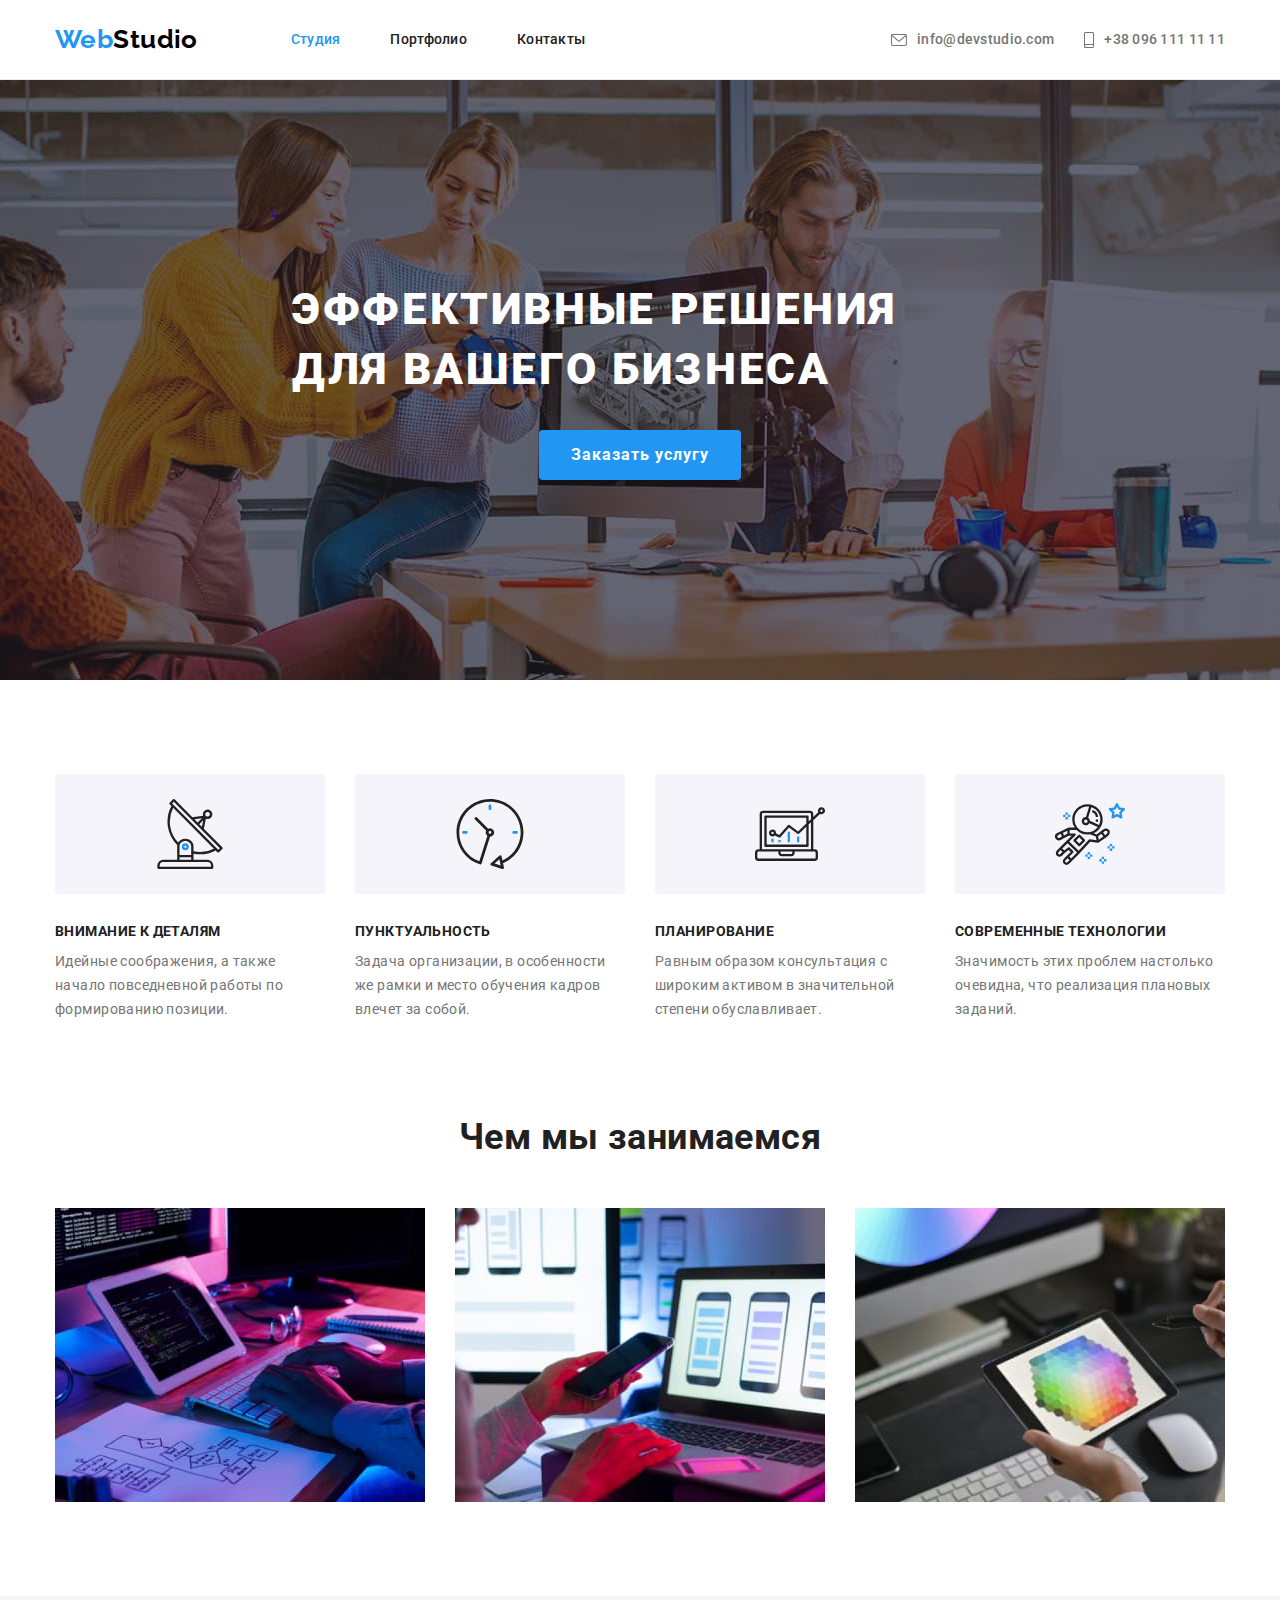
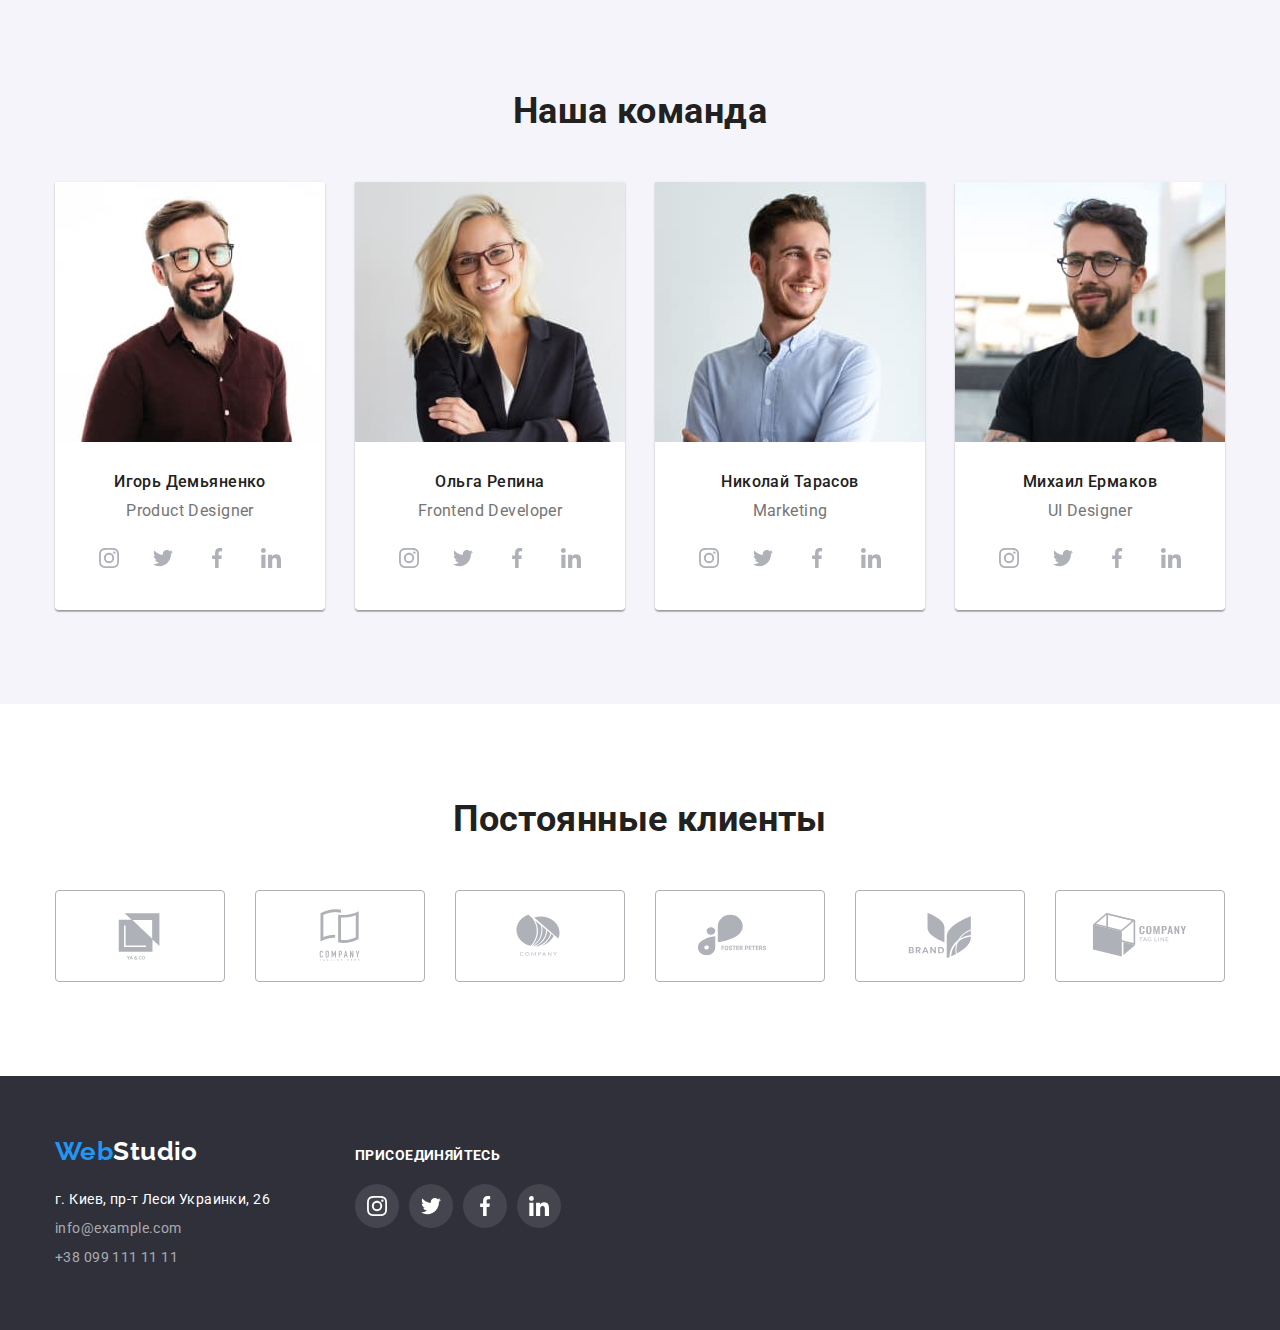
==== index.html @ 2c68f672 "Добавляет файлы предыдущей работы" ====
<!DOCTYPE html>
<html lang="ru">
  <head>
    <meta charset="UTF-8" />
    <!-- <meta http-equiv="X-UA-Compatible" content="IE=edge" /> -->
    <meta name="viewport" content="width=device-width, initial-scale=1.0" />
    <title>Студия</title>
    <link rel="preconnect" href="https://fonts.googleapis.com" />
    <link rel="preconnect" href="https://fonts.gstatic.com" crossorigin />
    <link
      href="https://fonts.googleapis.com/css2?family=Raleway:wght@700&family=Roboto:wght@400;500;700;900&display=swap"
      rel="stylesheet"
    />
    <link
      rel="stylesheet"
      href="https://cdnjs.cloudflare.com/ajax/libs/modern-normalize/1.1.0/modern-normalize.min.css"
    />
    <link rel="stylesheet" href="./css/styles.css" />
  </head>
  <body>
    <!-- Шапка страницы -->
    <header class="page-header">
      <div class="container page-header__inner">
        <!-- Основная навигация -->
        <nav class="page-header__nav">
          <!-- Логотип компании -->
          <a href="./index.html" class="logo" lang="en">
            <span class="logo--accent">Web</span>Studio
          </a>

          <!-- Ссылки на другие страницы -->
          <ul class="site-nav list">
            <li class="site-nav__item">
              <a
                href="./index.html"
                class="site-nav__link site-nav__link--active"
                aria-current="page"
              >
                Студия
              </a>
            </li>
            <li class="site-nav__item">
              <a href="./portfolio.html" class="site-nav__link">Портфолио</a>
            </li>
            <li class="site-nav__item">
              <a href="" class="site-nav__link">Контакты</a>
            </li>
          </ul>
        </nav>

        <!-- Почта и телефон -->
        <ul class="contacts-header list">
          <li class="contacts-header__item">
            <a href="mailto:info@devstudio.com" class="contacts-header__link">
              <svg class="contacts-header__icon" width="16" height="12">
                <use href="./images/icons.svg#envelope"></use>
              </svg>
              info@devstudio.com
            </a>
          </li>
          <li class="contacts-header__item">
            <a href="tel:+380961111111" class="contacts-header__link">
              <svg class="contacts-header__icon" width="10" height="16">
                <use href="./images/icons.svg#smartphone"></use>
              </svg>
              +38 096 111 11 11
            </a>
          </li>
        </ul>

        <!-- <div>
          <a href="mailto:info@devstudio.com">info@devstudio.com</a>
          <a href="tel:+380961111111">+38 096 111 11 11</a>
        </div> -->
      </div>
    </header>

    <!-- Уникальный контент страницы -->
    <main>
      <!-- Блок-герой -->
      <section class="hero">
        <h1 class="hero__title">Эффективные решения для вашего бизнеса</h1>
        <button type="button" class="button">Заказать услугу</button>
      </section>

      <!-- Преимущества -->
      <section class="section section--no-padding-b">
        <div class="container">
          <h2 class="visually-hidden">Преимущества</h2>

          <ul class="features-list list">
            <li class="features-list__item">
              <div class="features-list__thumb">
                <svg class="features-list__icon">
                  <use href="./images/icons.svg#antenna"></use>
                </svg>
              </div>
              <h3 class="features-list__title">Внимание к деталям</h3>
              <p class="features-list__text">
                Идейные соображения, а также начало повседневной работы по
                формированию позиции.
              </p>
            </li>
            <li class="features-list__item">
              <div class="features-list__thumb">
                <svg class="features-list__icon">
                  <use href="./images/icons.svg#clock"></use>
                </svg>
              </div>
              <h3 class="features-list__title">Пунктуальность</h3>
              <p class="features-list__text">
                Задача организации, в особенности же рамки и место обучения
                кадров влечет за собой.
              </p>
            </li>
            <li class="features-list__item">
              <div class="features-list__thumb">
                <svg class="features-list__icon">
                  <use href="./images/icons.svg#diagram"></use>
                </svg>
              </div>
              <h3 class="features-list__title">Планирование</h3>
              <p class="features-list__text">
                Равным образом консультация с широким активом в значительной
                степени обуславливает.
              </p>
            </li>
            <li class="features-list__item">
              <div class="features-list__thumb">
                <svg class="features-list__icon">
                  <use href="./images/icons.svg#astronaut"></use>
                </svg>
              </div>
              <h3 class="features-list__title">Современные технологии</h3>
              <p class="features-list__text">
                Значимость этих проблем настолько очевидна, что реализация
                плановых заданий.
              </p>
            </li>
          </ul>
        </div>
      </section>

      <!-- Чем мы занимаемся -->
      <section class="section">
        <div class="container">
          <h2 class="section__title">Чем мы занимаемся</h2>

          <ul class="gallery-list list">
            <li class="gallery-list__item">
              <img
                src="./images/img-1.jpg"
                alt="Разработчик пишет код"
                width="370"
              /><!-- в идеале указывать height -->
            </li>
            <li class="gallery-list__item">
              <img
                src="./images/img-2.jpg"
                alt="Разработчик создаёт кроссплатформенный сайт"
                width="370"
              />
            </li>
            <li class="gallery-list__item">
              <img
                src="./images/img-3.jpg"
                alt="Разработчик выбирает палитру"
                width="370"
              />
            </li>
          </ul>
        </div>
      </section>

      <!-- Наша команда -->
      <section class="section section--secondary">
        <div class="container">
          <h2 class="section__title">Наша команда</h2>

          <ul class="team-members list">
            <li class="team-members__card">
              <img
                src="./images/photo-1.jpg"
                alt="Фото Игоря Демьяненко"
                width="270"
              />
              <div class="team-members__worker">
                <h3 class="team-members__name">Игорь Демьяненко</h3>
                <p class="team-members__position" lang="en">Product Designer</p>

                <!-- Социальные сети -->
                <ul class="social-networks list">
                  <li class="social-networks__item">
                    <a
                      href=""
                      class="social-networks__link"
                      aria-label="Ссылка на Instagram"
                    >
                      <svg class="social-networks__icon">
                        <use href="./images/icons.svg#instagram"></use>
                      </svg>
                    </a>
                  </li>
                  <li class="social-networks__item">
                    <a
                      href=""
                      class="social-networks__link"
                      aria-label="Ссылка на Twitter"
                    >
                      <svg class="social-networks__icon">
                        <use href="./images/icons.svg#twitter"></use>
                      </svg>
                    </a>
                  </li>
                  <li class="social-networks__item">
                    <a
                      href=""
                      class="social-networks__link"
                      aria-label="Ссылка на Facebook"
                    >
                      <svg class="social-networks__icon">
                        <use href="./images/icons.svg#facebook"></use>
                      </svg>
                    </a>
                  </li>
                  <li class="social-networks__item">
                    <a
                      href=""
                      class="social-networks__link"
                      aria-label="Ссылка на LinkedIn"
                    >
                      <svg class="social-networks__icon">
                        <use href="./images/icons.svg#linkedin"></use>
                      </svg>
                    </a>
                  </li>
                </ul>
              </div>
            </li>
            <li class="team-members__card">
              <img
                src="./images/photo-2.jpg"
                alt="Фото Ольги Репиной"
                width="270"
              />
              <div class="team-members__worker">
                <h3 class="team-members__name">Ольга Репина</h3>
                <p class="team-members__position" lang="en">
                  Frontend Developer
                </p>

                <!-- Социальные сети -->
                <ul class="social-networks list">
                  <li class="social-networks__item">
                    <a
                      href=""
                      class="social-networks__link"
                      aria-label="Ссылка на Instagram"
                    >
                      <svg class="social-networks__icon">
                        <use href="./images/icons.svg#instagram"></use>
                      </svg>
                    </a>
                  </li>
                  <li class="social-networks__item">
                    <a
                      href=""
                      class="social-networks__link"
                      aria-label="Ссылка на Twitter"
                    >
                      <svg class="social-networks__icon">
                        <use href="./images/icons.svg#twitter"></use>
                      </svg>
                    </a>
                  </li>
                  <li class="social-networks__item">
                    <a
                      href=""
                      class="social-networks__link"
                      aria-label="Ссылка на Facebook"
                    >
                      <svg class="social-networks__icon">
                        <use href="./images/icons.svg#facebook"></use>
                      </svg>
                    </a>
                  </li>
                  <li class="social-networks__item">
                    <a
                      href=""
                      class="social-networks__link"
                      aria-label="Ссылка на LinkedIn"
                    >
                      <svg class="social-networks__icon">
                        <use href="./images/icons.svg#linkedin"></use>
                      </svg>
                    </a>
                  </li>
                </ul>
              </div>
            </li>
            <li class="team-members__card">
              <img
                src="./images/photo-3.jpg"
                alt="Фото Николая Тарасова"
                width="270"
              />
              <div class="team-members__worker">
                <h3 class="team-members__name">Николай Тарасов</h3>
                <p class="team-members__position" lang="en">Marketing</p>

                <!-- Социальные сети -->
                <ul class="social-networks list">
                  <li class="social-networks__item">
                    <a
                      href=""
                      class="social-networks__link"
                      aria-label="Ссылка на Instagram"
                    >
                      <svg class="social-networks__icon">
                        <use href="./images/icons.svg#instagram"></use>
                      </svg>
                    </a>
                  </li>
                  <li class="social-networks__item">
                    <a
                      href=""
                      class="social-networks__link"
                      aria-label="Ссылка на Twitter"
                    >
                      <svg class="social-networks__icon">
                        <use href="./images/icons.svg#twitter"></use>
                      </svg>
                    </a>
                  </li>
                  <li class="social-networks__item">
                    <a
                      href=""
                      class="social-networks__link"
                      aria-label="Ссылка на Facebook"
                    >
                      <svg class="social-networks__icon">
                        <use href="./images/icons.svg#facebook"></use>
                      </svg>
                    </a>
                  </li>
                  <li class="social-networks__item">
                    <a
                      href=""
                      class="social-networks__link"
                      aria-label="Ссылка на LinkedIn"
                    >
                      <svg class="social-networks__icon">
                        <use href="./images/icons.svg#linkedin"></use>
                      </svg>
                    </a>
                  </li>
                </ul>
              </div>
            </li>
            <li class="team-members__card">
              <img
                src="./images/photo-4.jpg"
                alt="Фото Михаила Ермакова"
                width="270"
              />
              <div class="team-members__worker">
                <h3 class="team-members__name">Михаил Ермаков</h3>
                <p class="team-members__position" lang="en">UI Designer</p>

                <!-- Социальные сети -->
                <ul class="social-networks list">
                  <li class="social-networks__item">
                    <a
                      href=""
                      class="social-networks__link"
                      aria-label="Ссылка на Instagram"
                    >
                      <svg class="social-networks__icon">
                        <use href="./images/icons.svg#instagram"></use>
                      </svg>
                    </a>
                  </li>
                  <li class="social-networks__item">
                    <a
                      href=""
                      class="social-networks__link"
                      aria-label="Ссылка на Twitter"
                    >
                      <svg class="social-networks__icon">
                        <use href="./images/icons.svg#twitter"></use>
                      </svg>
                    </a>
                  </li>
                  <li class="social-networks__item">
                    <a
                      href=""
                      class="social-networks__link"
                      aria-label="Ссылка на Facebook"
                    >
                      <svg class="social-networks__icon">
                        <use href="./images/icons.svg#facebook"></use>
                      </svg>
                    </a>
                  </li>
                  <li class="social-networks__item">
                    <a
                      href=""
                      class="social-networks__link"
                      aria-label="Ссылка на LinkedIn"
                    >
                      <svg class="social-networks__icon">
                        <use href="./images/icons.svg#linkedin"></use>
                      </svg>
                    </a>
                  </li>
                </ul>
              </div>
            </li>
          </ul>
        </div>
      </section>

      <!-- Постоянные клиенты -->
      <section class="section">
        <div class="container">
          <h2 class="section__title">Постоянные клиенты</h2>

          <ul class="clients-list list">
            <li class="clients-list__item">
              <a
                href=""
                class="clients-list__link"
                aria-label="Ссылка на первого клиента"
              >
                <svg class="clients-list__icon">
                  <use href="./images/icons.svg#client-1"></use>
                </svg>
              </a>
            </li>
            <li class="clients-list__item">
              <a
                href=""
                class="clients-list__link"
                aria-label="Ссылка на второго клиента"
              >
                <svg class="clients-list__icon">
                  <use href="./images/icons.svg#client-2"></use>
                </svg>
              </a>
            </li>
            <li class="clients-list__item">
              <a
                href=""
                class="clients-list__link"
                aria-label="Ссылка на третьего клиента"
              >
                <svg class="clients-list__icon">
                  <use href="./images/icons.svg#client-3"></use>
                </svg>
              </a>
            </li>
            <li class="clients-list__item">
              <a
                href=""
                class="clients-list__link"
                aria-label="Ссылка на четвёртого клиента"
              >
                <svg class="clients-list__icon">
                  <use href="./images/icons.svg#client-4"></use>
                </svg>
              </a>
            </li>
            <li class="clients-list__item">
              <a
                href=""
                class="clients-list__link"
                aria-label="Ссылка на пятого клиента"
              >
                <svg class="clients-list__icon">
                  <use href="./images/icons.svg#client-5"></use>
                </svg>
              </a>
            </li>
            <li class="clients-list__item">
              <a
                href=""
                class="clients-list__link"
                aria-label="Ссылка на шестого клиента"
              >
                <svg class="clients-list__icon">
                  <use href="./images/icons.svg#client-6"></use>
                </svg>
              </a>
            </li>
          </ul>
        </div>
      </section>
    </main>

    <!-- Подвал страницы -->
    <footer class="page-footer">
      <div class="container page-footer__inner">
        <div>
          <!-- Логотип компании -->
          <a href="./index.html" class="logo page-footer__logo" lang="en">
            <span class="logo--accent">Web</span>Studio
          </a>

          <!-- Контактные данные -->
          <address class="footer-address">
            <!-- Адрес -->
            г. Киев, пр-т Леси Украинки, 26

            <!-- Почта и телефон -->
            <ul class="footer-address__list list">
              <li class="footer-address__item">
                <a href="mailto:info@example.com" class="footer-address__link">
                  info@example.com
                </a>
              </li>
              <li class="footer-address__item">
                <a href="tel:+380991111111" class="footer-address__link"
                  >+38 099 111 11 11</a
                >
              </li>
            </ul>
          </address>

          <!-- <address>
            г. Киев, пр-т Леси Украинки, 26 <br />
            <a href="mailto:info@example.com">info@example.com</a> <br />
            <a href="tel:+380991111111">+38 099 111 11 11</a>
          </address> -->
        </div>

        <div class="page-footer__social">
          <b class="page-footer__text">Присоединяйтесь</b>

          <!-- Социальные сети -->
          <ul class="social-networks list">
            <li class="social-networks__item">
              <a
                href=""
                class="social-networks__link social-networks__link--theme-dark"
                aria-label="Ссылка на Instagram"
              >
                <svg class="social-networks__icon">
                  <use href="./images/icons.svg#instagram"></use>
                </svg>
              </a>
            </li>
            <li class="social-networks__item">
              <a
                href=""
                class="social-networks__link social-networks__link--theme-dark"
                aria-label="Ссылка на Twitter"
              >
                <svg class="social-networks__icon">
                  <use href="./images/icons.svg#twitter"></use>
                </svg>
              </a>
            </li>
            <li class="social-networks__item">
              <a
                href=""
                class="social-networks__link social-networks__link--theme-dark"
                aria-label="Ссылка на Facebook"
              >
                <svg class="social-networks__icon">
                  <use href="./images/icons.svg#facebook"></use>
                </svg>
              </a>
            </li>
            <li class="social-networks__item">
              <a
                href=""
                class="social-networks__link social-networks__link--theme-dark"
                aria-label="Ссылка на LinkedIn"
              >
                <svg class="social-networks__icon">
                  <use href="./images/icons.svg#linkedin"></use>
                </svg>
              </a>
            </li>
          </ul>
        </div>
      </div>
    </footer>
  </body>
</html>
---- css/styles.css ----
:root {
  --primary-text-color: #757575;
  --title-text-color: #212121;
  --accent-color: #2196f3;
  --button-hover-color: #188ce8;
  --primary-white-color: #ffffff;
  --secondary-bg-color: #f5f4fa;
  --logo-black-color: #000000;
  --header-border-color: #ececec;
  --border-color: #eeeeee;
  --hero-bg-color: #c4c4c4;
  --hero-gradient-color: rgba(47, 48, 58, 0.4);
  --icon-link-color: #afb1b8;
  --footer-bg-color: #2f303a;
  --footer-contact-color: rgba(255, 255, 255, 0.6);
  --footer-link-bg-color: rgba(255, 255, 255, 0.1);
  --primary-box-shadow: 0 4px 4px rgba(0, 0, 0, 0.15);
  --secondary-box-shadow: 0 1px 3px rgba(0, 0, 0, 0.12),
    0 1px 1px rgba(0, 0, 0, 0.14), 0 2px 1px rgba(0, 0, 0, 0.2);
  --filter-button-shadow: 0 3px 1px rgba(0, 0, 0, 0.1),
    0 1px 2px rgba(0, 0, 0, 0.08), 0 2px 2px rgba(0, 0, 0, 0.12);
  --work-card-shadow: 0 1px 1px rgba(0, 0, 0, 0.12),
    0 4px 4px rgba(0, 0, 0, 0.06), 1px 4px 6px rgba(0, 0, 0, 0.16);
}

body {
  background-color: var(--primary-white-color);
  color: var(--primary-text-color);

  font-family: 'Roboto', sans-serif;
  letter-spacing: 0.03em;
  font-size: 14px;
  line-height: 1.71;
}

/* ul {
  padding: 0;
  margin: 0;
  list-style: none;
} */

/* h1,
h2,
h3,
h4,
h5,
h6 {
  color: #212121;
} */

/* h1,
h2,
h3,
h4,
h5,
h6,
p {
  margin-top: 0;
  margin-bottom: 0;
} */

img {
  display: block;
  max-width: 100%;
  height: auto;
}

/* Утилиты */

.list {
  padding: 0;
  margin: 0;
  list-style: none;
} /* можно сделать для ссылок (.link) */

.visually-hidden {
  position: absolute;
  width: 1px;
  height: 1px;
  margin: -1px;
  border: 0;
  padding: 0;
  clip: rect(0 0 0 0);
  overflow: hidden;
}

/* Container */

.container {
  width: 1200px;
  padding-left: 15px;
  padding-right: 15px;
  margin-left: auto;
  margin-right: auto;
}

/* Logo */

.logo {
  color: var(--logo-black-color);
  font-family: 'Raleway', sans-serif;

  font-size: 26px;
  font-weight: 700;
  line-height: 1.19;
  text-decoration: none;
}

.logo--accent {
  color: var(--accent-color);
}

/* Page header */

.page-header {
  border-bottom: 1px solid var(--header-border-color);
}

.page-header__inner {
  display: flex;
}

.page-header__nav {
  display: flex;
  align-items: center;
}

/* Site nav и Contacts header */

.site-nav {
  display: flex;
  margin-left: 93px;
}

.site-nav__item:not(:last-child) {
  margin-right: 50px;
}

.site-nav__link {
  color: var(--title-text-color);
}

.contacts-header {
  display: flex;
  margin-left: auto;
}

.contacts-header__item:not(:last-child) {
  margin-right: 30px;
}

.contacts-header__link {
  align-items: center;
  color: inherit;
}

.contacts-header__icon {
  margin-right: 10px;
  fill: currentColor;
}

.site-nav__link,
.contacts-header__link {
  /* display: inline-block; */
  /* display: block; */
  display: inline-flex;
  padding-top: 32px;
  padding-bottom: 31px;

  font-weight: 500;
  line-height: 1.14;
  letter-spacing: 0.02em;
  text-decoration: none;
}

.site-nav__link:hover,
.site-nav__link:focus,
.site-nav__link--active,
.contacts-header__link:hover,
.contacts-header__link:focus {
  color: var(--accent-color);
}

/* Hero */

.hero {
  display: flex;
  flex-direction: column;
  justify-content: center;
  align-items: center;
  max-width: 1600px;
  height: 600px;
  margin-left: auto;
  margin-right: auto;
  /* padding-top: 200px;
  padding-bottom: 200px; */

  background-color: var(--hero-bg-color);
  /* если картинка не загрузится */
  background-image: linear-gradient(
      var(--hero-gradient-color),
      var(--hero-gradient-color)
    ),
    url('../images/hero-bg.jpg');
  background-repeat: no-repeat;
  background-position: center;
  background-size: cover;
  /* text-align: center; */
}

.hero__title {
  /* margin-left: auto;
  margin-right: auto; */
  width: 696px;
  margin-top: 0;
  margin-bottom: 30px;

  color: var(--primary-white-color);
  font-weight: 900;
  font-size: 44px;
  line-height: 1.36;
  letter-spacing: 0.06em;
  text-transform: uppercase;
}

/* Button */

.button {
  border: 0;
  border-radius: 4px;
  box-shadow: var(--primary-box-shadow);
  padding: 10px 32px;
  min-width: 200px;

  color: var(--primary-white-color);
  background-color: var(--accent-color);
  cursor: pointer;

  font-weight: 700;
  font-size: 16px;
  line-height: 1.88;
  letter-spacing: 0.06em;
}

.button:hover,
.button:focus {
  background-color: var(--button-hover-color);
}

/* Section */

.section {
  padding-top: 94px;
  padding-bottom: 94px;
}

.section--no-padding-b {
  padding-bottom: 0;
}

.section--secondary {
  background-color: var(--secondary-bg-color);
}

.section__title {
  margin-top: 0;
  margin-bottom: 50px;

  color: var(--title-text-color);

  font-size: 36px;
  line-height: 1.17;
  text-align: center;
}

/* Стили для index.html */

/* Features */

.features-list {
  display: flex;
}

.features-list__item {
  width: calc((100% - 90px) / 4);
  margin-right: 30px;
}

.features-list__item:last-child {
  margin-right: 0;
}

.features-list__thumb {
  display: flex;
  justify-content: center;
  align-items: center;
  height: 120px;
  margin-bottom: 30px;

  border-radius: 4px;
  background-color: var(--secondary-bg-color);
}

.features-list__icon {
  width: 70px;
  height: 70px;
}

/* Альтернатива без дополнительного блока */
/* .features-list__icon {
  width: 100%;
  height: 120px;
  padding-top: 25px;
  padding-bottom: 25px;
  margin-bottom: 30px;

  border-radius: 4px;
  background-color: var(--secondary-bg-color);
} */

.features-list__title {
  margin-top: 0;
  margin-bottom: 10px;
  color: var(--title-text-color);

  font-size: 14px;
  line-height: 1.14;
  text-transform: uppercase;
}

.features-list__text {
  margin-top: 0;
  margin-bottom: 0;
}

/* Gallery */

.gallery-list {
  display: flex;
  justify-content: space-between;
}

.gallery-list__item {
  width: calc((100% - 60px) / 3);
}

/* Team */

.team-members {
  display: flex;
  margin: -15px;
}

.team-members__card {
  width: calc(100% / 4 - 30px);
  margin: 15px;

  box-shadow: var(--secondary-box-shadow);
  border-bottom-right-radius: 4px;
  border-bottom-left-radius: 4px;
  overflow: hidden;
}

.team-members__worker {
  padding: 30px 24px;
  text-align: center;
  background-color: var(--primary-white-color);
}

.team-members__name {
  margin-bottom: 10px;
  color: var(--title-text-color);
  font-weight: 500;
}

.team-members__position {
  margin-bottom: 16px;
}

.team-members__name,
.team-members__position {
  margin-top: 0;
  font-size: 16px;
  line-height: 1.19;
}

/* Social networks */

.social-networks {
  display: inline-flex;
}

.social-networks__item:not(:last-child) {
  margin-right: 10px;
}

.social-networks__link {
  display: flex;
  justify-content: center;
  align-items: center;
  width: 44px;
  height: 44px;

  color: var(--icon-link-color);
  border-radius: 50%;
}

.social-networks__link--theme-dark {
  color: var(--primary-white-color);
  background-color: var(--footer-link-bg-color);
}

.social-networks__link:hover,
.social-networks__link:focus {
  color: var(--primary-white-color);
  background-color: var(--accent-color);
}

.social-networks__icon {
  width: 20px;
  height: 20px;
  fill: currentColor;
}

/* Clients */

.clients-list {
  display: flex;
  margin: -15px;
}

.clients-list__item {
  margin: 15px;
}

.clients-list__link {
  display: flex;
  justify-content: center;
  align-items: center;
  width: 170px;
  height: 92px;

  color: var(--icon-link-color);
  border: 1px solid var(--icon-link-color);
  border-radius: 4px;
}

.clients-list__link:hover,
.clients-list__link:focus {
  color: var(--accent-color);
  border-color: var(--accent-color);
}

.clients-list__icon {
  width: 106px;
  height: 60px;
  fill: currentColor;
}

/* Page footer */

.page-footer {
  padding-top: 60px;
  padding-bottom: 60px;
  background-color: var(--footer-bg-color);
}

.page-footer__logo {
  color: var(--primary-white-color);
}

.page-footer__inner {
  display: flex;
  align-items: baseline;
}

.page-footer__social {
  margin-left: 85px;
}

.page-footer__text {
  display: block;
  margin-bottom: 20px;
  color: var(--primary-white-color);

  line-height: 1.14;
  text-transform: uppercase;
}

/* Footer address */

.footer-address {
  margin-top: 20px;
  color: var(--primary-white-color);
  font-style: normal;
}

.footer-address__list {
  margin-top: 5px;
}

.footer-address__item:not(:first-child) {
  margin-top: 5px;
}

.footer-address__link {
  color: var(--footer-contact-color);
  text-decoration: none;
}

.footer-address__link:hover,
.footer-address__link:focus {
  color: var(--accent-color);
}

/* Стили для portfolio.html */

/* Filter */

.filter {
  display: flex;
  justify-content: center;
  margin-bottom: 50px;
}

.filter__item:not(:last-child) {
  margin-right: 8px;
}

.filter__button {
  border: 0;
  border-radius: 4px;
  padding: 6px 22px;
  min-width: 73px;

  color: var(--title-text-color);
  background-color: var(--secondary-bg-color);
  cursor: pointer;

  font-weight: 500;
  font-size: 16px;
  line-height: 1.63;
  letter-spacing: 0.03em;
}

.filter__button:hover,
.filter__button:focus,
.filter__button--active {
  color: var(--primary-white-color);
  background-color: var(--accent-color);
  box-shadow: var(--filter-button-shadow);
}

/* Works */

.works-list {
  display: flex;
  flex-wrap: wrap;
  margin: -15px;
}

.works-list__card {
  width: 370px;
  margin: 15px;
  /* margin-right: 30px;
  margin-bottom: 30px; */
}

/* .works-list > .card:nth-child(3n) {
  margin-right: 0;
}

.works-list > .card:nth-last-child(-n + 3) {
  margin-bottom: 0;
} */

/* Альтернатива */
/* .works-list > .card:not(:nth-child(3n)) {
  margin-right: 30px;
}

.works-list > .card:not(:nth-last-child(-n + 3)) {
  margin-bottom: 30px;
} */

.works-list__link {
  display: block;

  color: inherit;
  text-decoration: none;
}

.works-list__link:hover,
.works-list__link:focus {
  box-shadow: var(--work-card-shadow);
}

.works-list__content {
  padding: 20px 24px;
  border: 1px solid var(--border-color);
  border-top: none;
}

.works-list__title {
  margin-top: 0;
  margin-bottom: 4px;

  color: var(--title-text-color);

  font-size: 18px;
  line-height: 2;
  letter-spacing: 0.06em;
}

.works-list__type {
  margin-top: 0;
  margin-bottom: 0;
  font-size: 16px;
  line-height: 1.88;
}
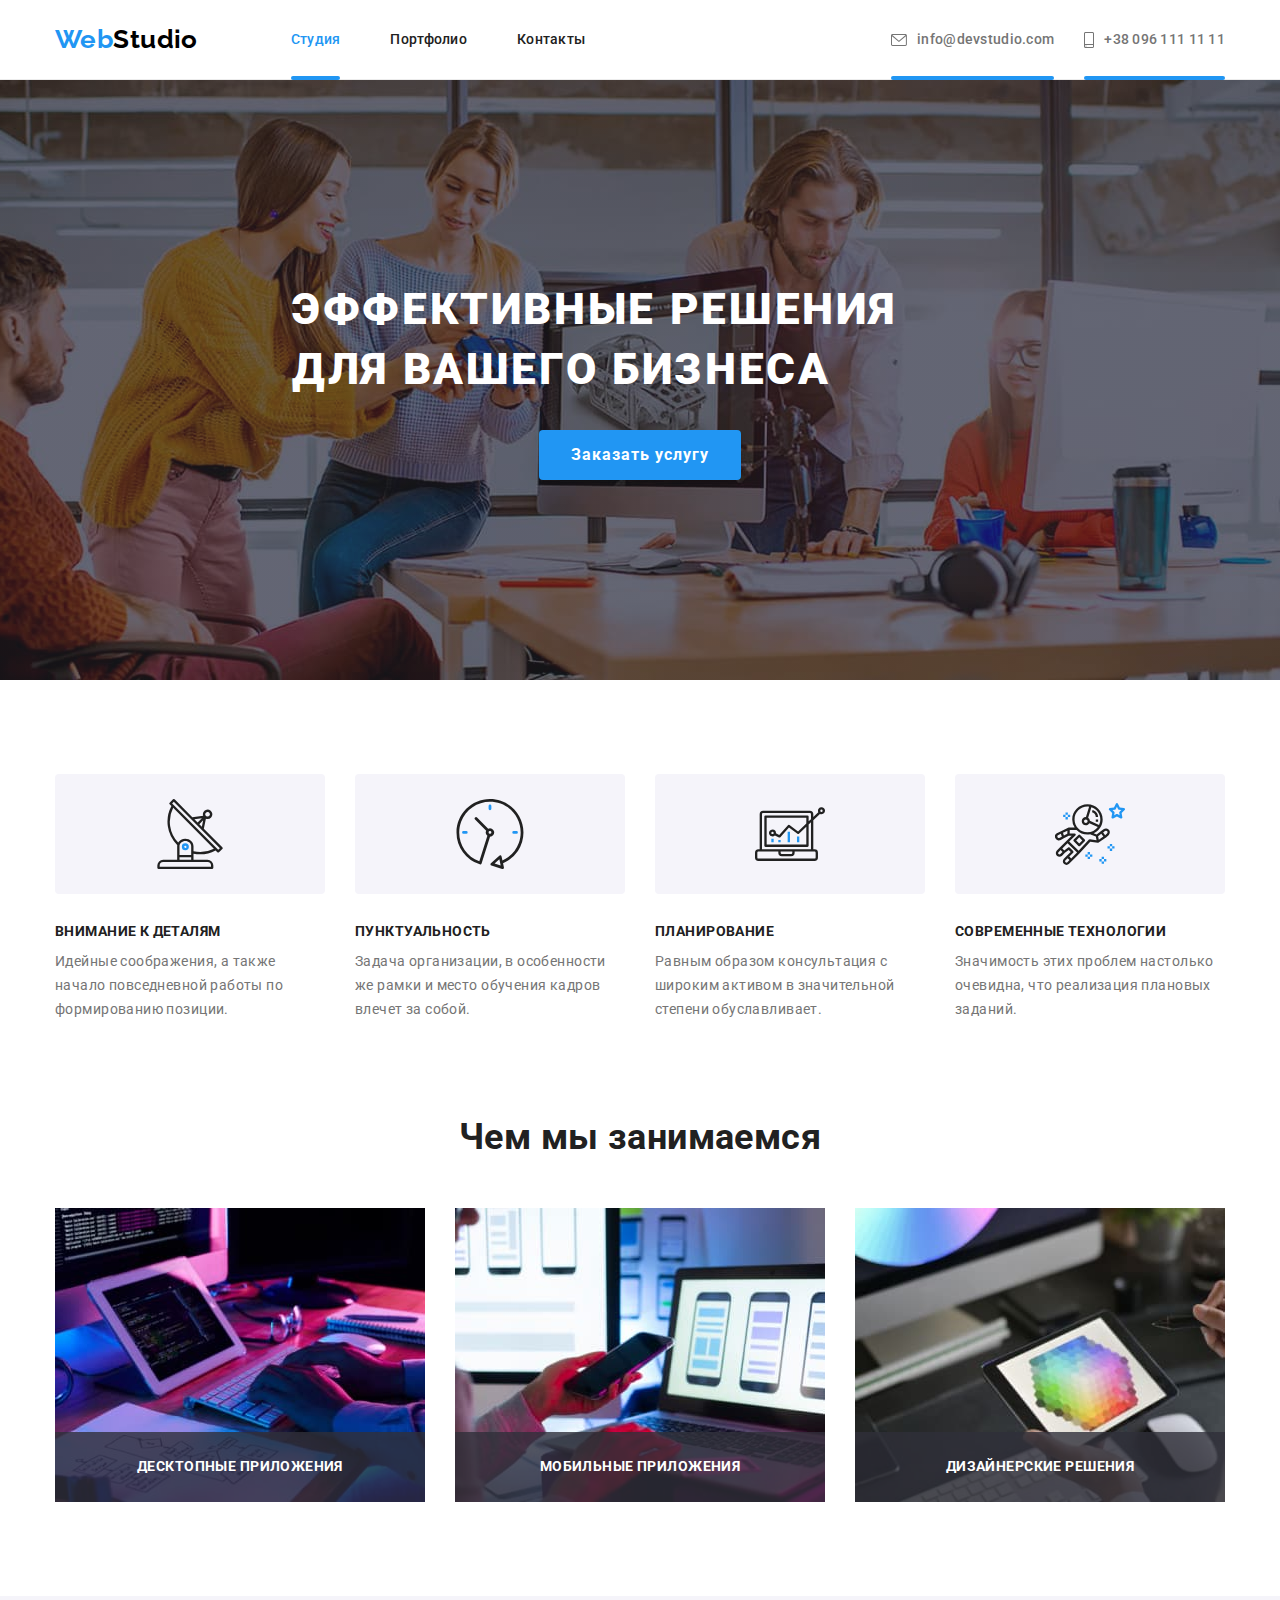
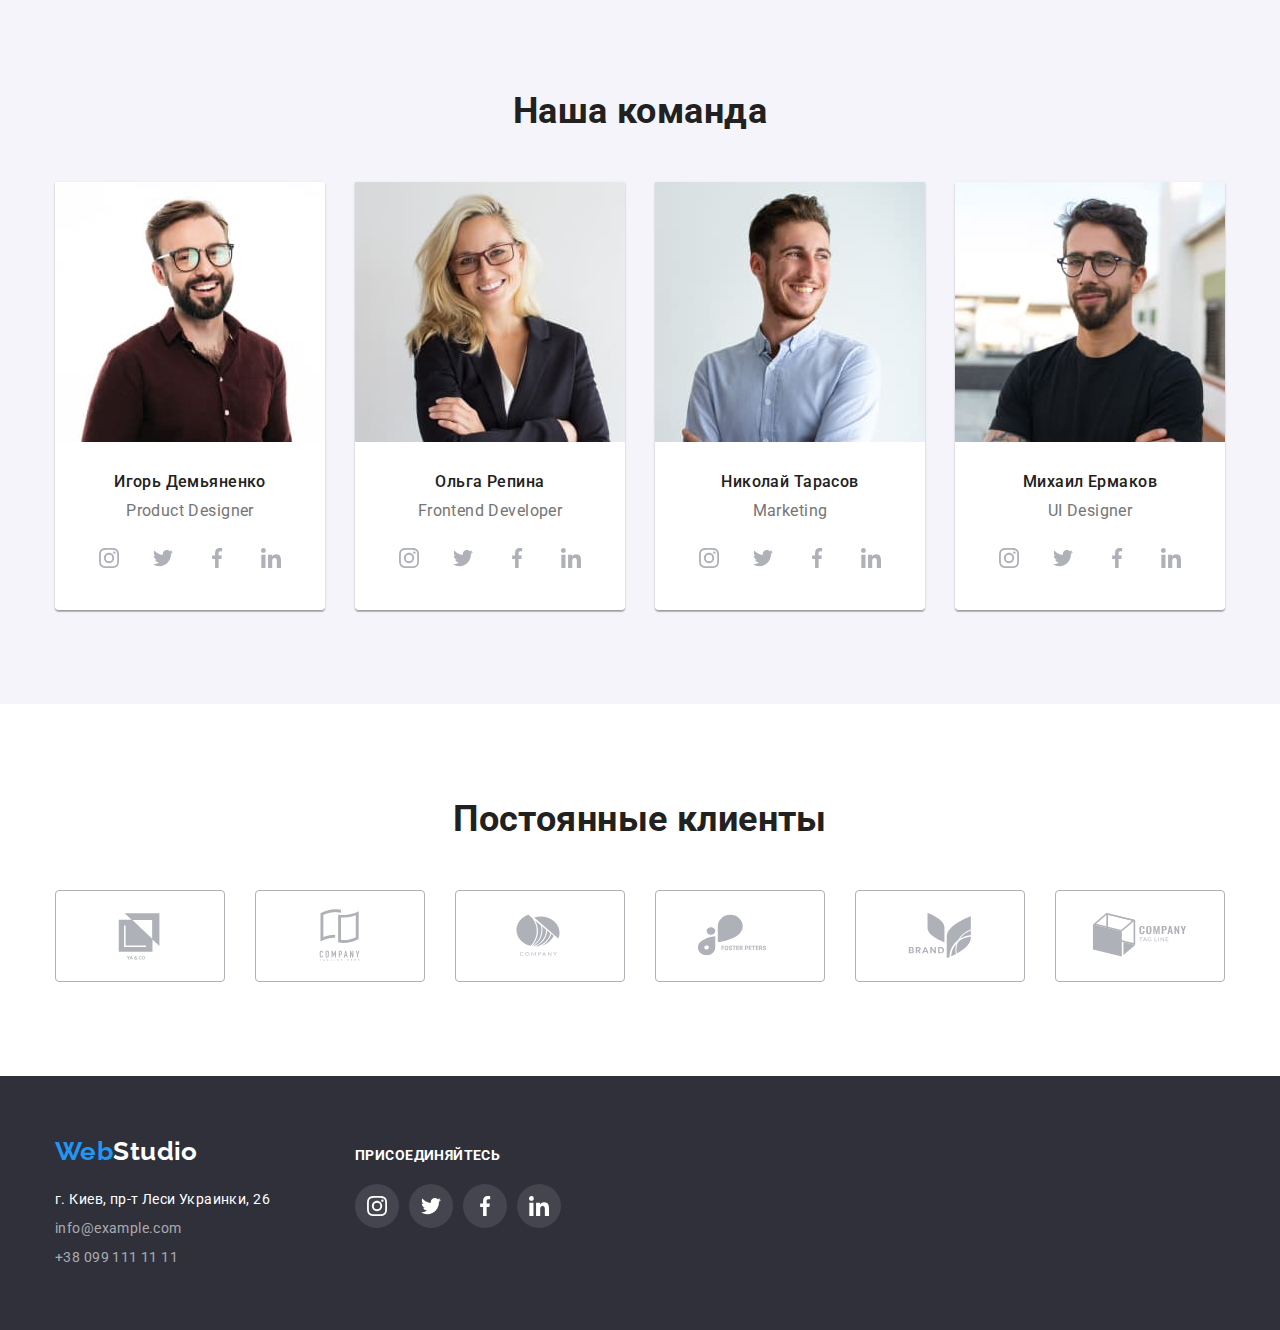
==== commit 832e10a9: "Добавляет позиционированные элементы" ====
--- a/index.html
+++ b/index.html
@@ -80,7 +80,9 @@
       <!-- Блок-герой -->
       <section class="hero">
         <h1 class="hero__title">Эффективные решения для вашего бизнеса</h1>
-        <button type="button" class="button">Заказать услугу</button>
+        <button type="button" class="button" data-modal-open>
+          Заказать услугу
+        </button>
       </section>
 
       <!-- Преимущества -->
@@ -153,6 +155,9 @@
                 alt="Разработчик пишет код"
                 width="370"
               /><!-- в идеале указывать height -->
+              <div class="gallery-list__overlay">
+                <h3 class="gallery-list__title">Десктопные приложения</h3>
+              </div>
             </li>
             <li class="gallery-list__item">
               <img
@@ -160,6 +165,9 @@
                 alt="Разработчик создаёт кроссплатформенный сайт"
                 width="370"
               />
+              <div class="gallery-list__overlay">
+                <h3 class="gallery-list__title">Мобильные приложения</h3>
+              </div>
             </li>
             <li class="gallery-list__item">
               <img
@@ -167,6 +175,9 @@
                 alt="Разработчик выбирает палитру"
                 width="370"
               />
+              <div class="gallery-list__overlay">
+                <h3 class="gallery-list__title">Дизайнерские решения</h3>
+              </div>
             </li>
           </ul>
         </div>
@@ -586,5 +597,19 @@
         </div>
       </div>
     </footer>
+
+    <!-- Модальное окно -->
+    <div class="backdrop backdrop--hidden" data-modal>
+      <div class="modal">
+        <button type="button" class="close" data-modal-close>
+          <svg class="close__icon" width="18" height="18">
+            <use href="./images/icons.svg#close"></use>
+          </svg>
+        </button>
+      </div>
+    </div>
+
+    <!-- Скрипт для модального окна -->
+    <script src="./js/modal.js"></script>
   </body>
 </html>
--- a/css/styles.css
+++ b/css/styles.css
@@ -10,10 +10,14 @@
   --border-color: #eeeeee;
   --hero-bg-color: #c4c4c4;
   --hero-gradient-color: rgba(47, 48, 58, 0.4);
+  --gallery-overlay-color: rgba(47, 48, 58, 0.8);
   --icon-link-color: #afb1b8;
   --footer-bg-color: #2f303a;
   --footer-contact-color: rgba(255, 255, 255, 0.6);
   --footer-link-bg-color: rgba(255, 255, 255, 0.1);
+  --backdrop-bg-color: rgba(0, 0, 0, 0.2);
+  --close-border-color: rgba(0, 0, 0, 0.1);
+  --works-overlay-color: rgba(33, 150, 243, 0.9);
   --primary-box-shadow: 0 4px 4px rgba(0, 0, 0, 0.15);
   --secondary-box-shadow: 0 1px 3px rgba(0, 0, 0, 0.12),
     0 1px 1px rgba(0, 0, 0, 0.14), 0 2px 1px rgba(0, 0, 0, 0.2);
@@ -179,6 +183,25 @@
 .contacts-header__link:hover,
 .contacts-header__link:focus {
   color: var(--accent-color);
+}
+
+.site-nav__link--active,
+.contacts-header__link {
+  position: relative;
+}
+
+.site-nav__link--active::after,
+.contacts-header__link::after {
+  display: block;
+  content: '';
+
+  position: absolute;
+  left: 0;
+  bottom: -1px;
+  width: 100%;
+  height: 4px;
+  background-color: var(--accent-color);
+  border-radius: 2px;
 }
 
 /* Hero */
@@ -341,8 +364,49 @@
 }
 
 .gallery-list__item {
+  position: relative;
   width: calc((100% - 60px) / 3);
 }
+
+.gallery-list__overlay {
+  position: absolute;
+  left: 0;
+  bottom: 0;
+
+  width: 100%;
+  padding: 27px 24px;
+  background-color: var(--gallery-overlay-color);
+}
+
+.gallery-list__title {
+  margin-top: 0;
+  margin-bottom: 0;
+  color: var(--primary-white-color);
+
+  font-size: 14px;
+  line-height: 1.14;
+  text-transform: uppercase;
+  text-align: center;
+}
+
+/* Альтернатива без дополнительного блока */
+/* .gallery-list__title {
+  position: absolute;
+  left: 0;
+  bottom: 0;
+  width: 100%;
+  margin-top: 0;
+  margin-bottom: 0;
+  padding: 27px 24px;
+
+  color: var(--primary-white-color);
+  background-color: var(--gallery-overlay-color);
+
+  font-size: 14px;
+  line-height: 1.14;
+  text-transform: uppercase;
+  text-align: center;
+} */
 
 /* Team */
 
@@ -511,6 +575,79 @@
 .footer-address__link:hover,
 .footer-address__link:focus {
   color: var(--accent-color);
+}
+
+/* Backdrop */
+
+.backdrop {
+  position: fixed;
+  top: 0;
+  left: 0;
+  /* bottom: 0;
+  right: 0; */
+  /* width: 100vw;
+  height: 100vh; */
+  width: 100%;
+  height: 100%;
+  background-color: var(--backdrop-bg-color);
+
+  /* display: flex;
+  justify-content: center;
+  align-items: center; */
+  opacity: 1;
+  visibility: visible;
+}
+
+.backdrop--hidden {
+  visibility: hidden;
+  opacity: 0;
+  pointer-events: none;
+}
+
+/* Modal */
+
+.modal {
+  position: absolute;
+  top: 50%;
+  left: 50%;
+  transform: translate(-50%, -50%);
+
+  min-width: 528px;
+  min-height: 581px;
+
+  border-radius: 4px;
+  background-color: var(--primary-white-color);
+  box-shadow: var(--secondary-box-shadow);
+}
+
+/* Close */
+
+.close {
+  position: absolute;
+  top: 8px;
+  right: 8px;
+
+  display: flex;
+  justify-content: center;
+  align-items: center;
+  width: 30px;
+  height: 30px;
+  padding: 0;
+
+  color: var(--logo-black-color);
+  background-color: var(--primary-white-color);
+  border: 1px solid var(--close-border-color);
+  border-radius: 50%;
+  cursor: pointer;
+}
+
+.close:hover,
+.close:focus {
+  color: var(--accent-color);
+}
+
+.close__icon {
+  fill: currentColor;
 }
 
 /* Стили для portfolio.html */
@@ -595,6 +732,29 @@
   box-shadow: var(--work-card-shadow);
 }
 
+.works-list__thumb {
+  position: relative;
+}
+
+.works-list__overlay {
+  position: absolute;
+  top: 0;
+  left: 0;
+  width: 100%;
+  height: 100%;
+  padding: 63px 24px;
+  background-color: var(--works-overlay-color);
+}
+
+.works-list__description {
+  margin-top: 0;
+  margin-bottom: 0;
+  color: var(--primary-white-color);
+
+  font-size: 18px;
+  line-height: 1.56;
+}
+
 .works-list__content {
   padding: 20px 24px;
   border: 1px solid var(--border-color);
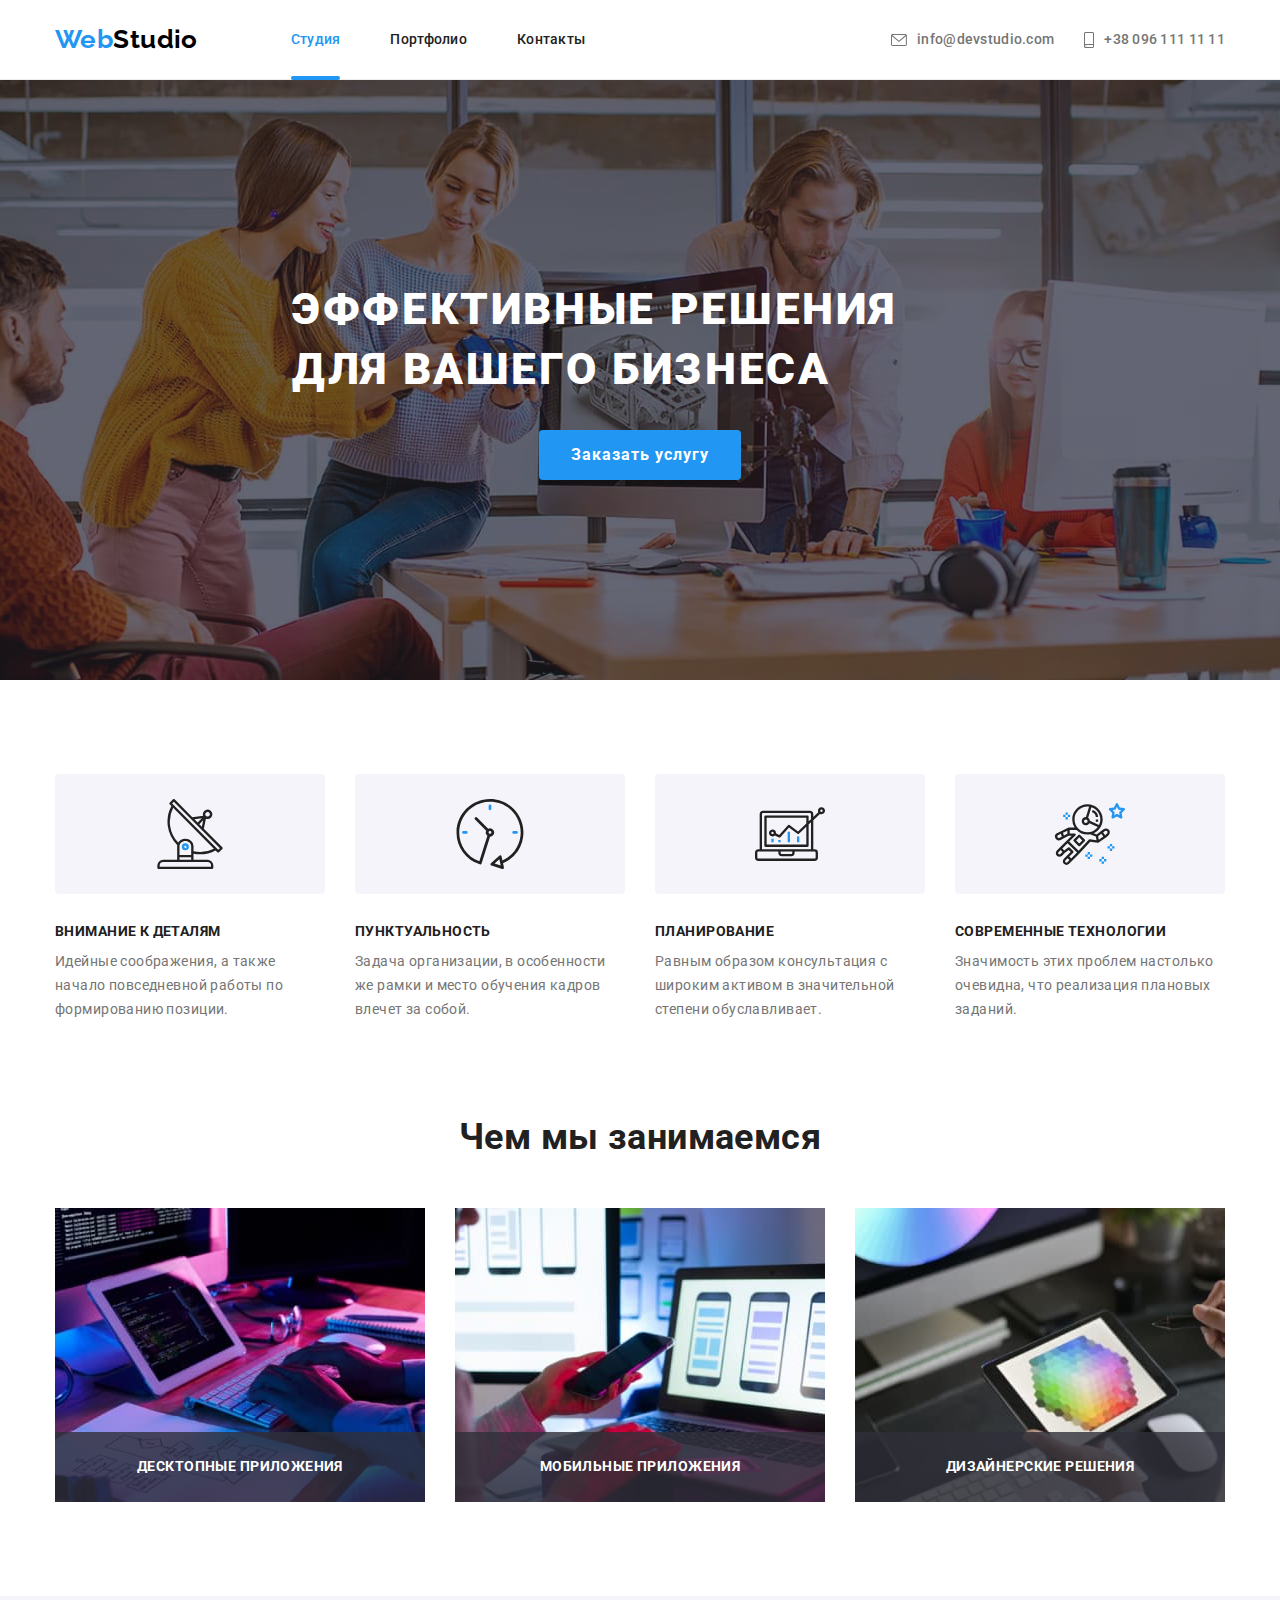
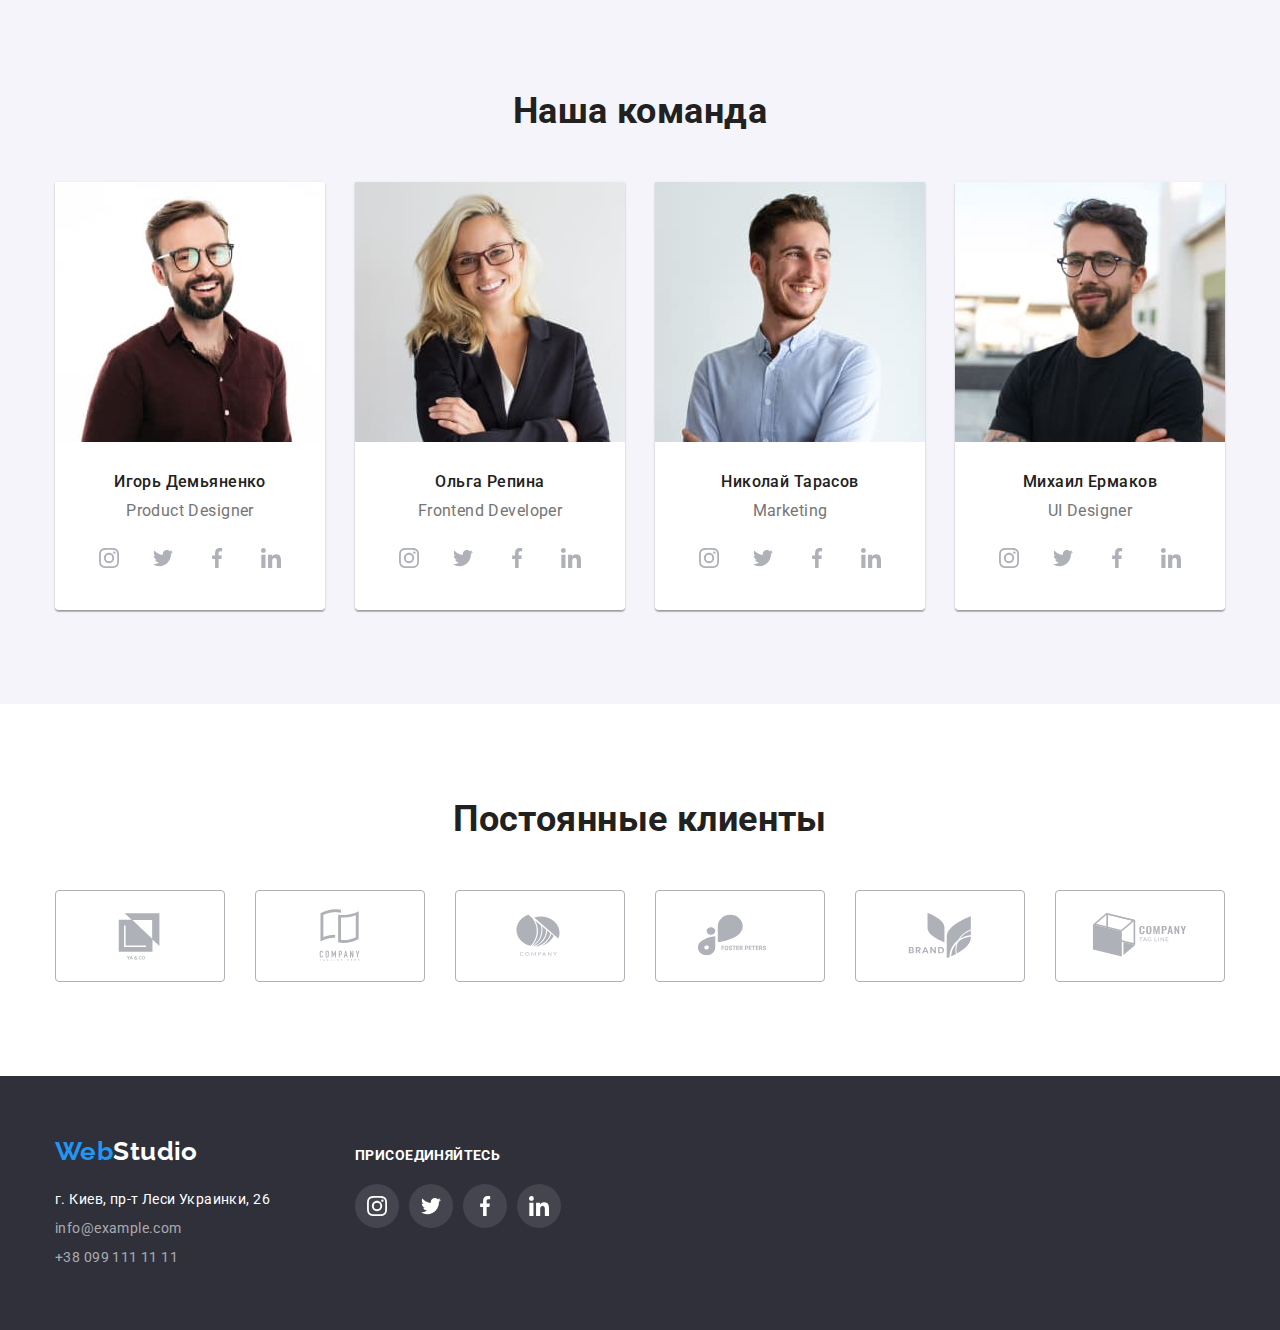
==== commit 01fcfef8: "Добавляет переходы и анимацию" ====
--- a/index.html
+++ b/index.html
@@ -601,7 +601,13 @@
     <!-- Модальное окно -->
     <div class="backdrop backdrop--hidden" data-modal>
       <div class="modal">
-        <button type="button" class="close" data-modal-close>
+        <!-- Кнопка закрытия модального окна  -->
+        <button
+          type="button"
+          class="close"
+          aria-label="Кнопка закрытия модального окна"
+          data-modal-close
+        >
           <svg class="close__icon" width="18" height="18">
             <use href="./images/icons.svg#close"></use>
           </svg>
--- a/css/styles.css
+++ b/css/styles.css
@@ -25,6 +25,7 @@
     0 1px 2px rgba(0, 0, 0, 0.08), 0 2px 2px rgba(0, 0, 0, 0.12);
   --work-card-shadow: 0 1px 1px rgba(0, 0, 0, 0.12),
     0 4px 4px rgba(0, 0, 0, 0.06), 1px 4px 6px rgba(0, 0, 0, 0.16);
+  --timing-function: cubic-bezier(0.4, 0, 0.2, 1);
 }
 
 body {
@@ -158,6 +159,18 @@
   color: inherit;
 }
 
+.contacts-header__link::after {
+  transform: scaleX(0);
+  transform-origin: left;
+
+  transition: transform 250ms var(--timing-function);
+}
+
+.contacts-header__link:hover::after,
+.contacts-header__link:focus::after {
+  transform: scaleX(1);
+}
+
 .contacts-header__icon {
   margin-right: 10px;
   fill: currentColor;
@@ -175,6 +188,8 @@
   line-height: 1.14;
   letter-spacing: 0.02em;
   text-decoration: none;
+
+  transition: color 250ms var(--timing-function);
 }
 
 .site-nav__link:hover,
@@ -263,6 +278,8 @@
   font-size: 16px;
   line-height: 1.88;
   letter-spacing: 0.06em;
+
+  transition: background-color 250ms var(--timing-function);
 }
 
 .button:hover,
@@ -467,6 +484,9 @@
 
   color: var(--icon-link-color);
   border-radius: 50%;
+
+  transition: color 250ms var(--timing-function),
+    background-color 250ms var(--timing-function);
 }
 
 .social-networks__link--theme-dark {
@@ -507,6 +527,9 @@
   color: var(--icon-link-color);
   border: 1px solid var(--icon-link-color);
   border-radius: 4px;
+
+  transition: color 250ms var(--timing-function),
+    border-color 250ms var(--timing-function);
 }
 
 .clients-list__link:hover,
@@ -570,6 +593,8 @@
 .footer-address__link {
   color: var(--footer-contact-color);
   text-decoration: none;
+
+  transition: color 250ms var(--timing-function);
 }
 
 .footer-address__link:hover,
@@ -596,6 +621,8 @@
   align-items: center; */
   opacity: 1;
   visibility: visible;
+  transition: opacity 250ms var(--timing-function),
+    visibility 250ms var(--timing-function);
 }
 
 .backdrop--hidden {
@@ -604,13 +631,16 @@
   pointer-events: none;
 }
 
+.backdrop--hidden .modal {
+  transform: translate(-50%, -50%) scale(1.1);
+}
+
 /* Modal */
 
 .modal {
   position: absolute;
   top: 50%;
   left: 50%;
-  transform: translate(-50%, -50%);
 
   min-width: 528px;
   min-height: 581px;
@@ -618,6 +648,10 @@
   border-radius: 4px;
   background-color: var(--primary-white-color);
   box-shadow: var(--secondary-box-shadow);
+
+  transform: translate(-50%, -50%) scale(1);
+
+  transition: transform 250ms var(--timing-function);
 }
 
 /* Close */
@@ -639,6 +673,8 @@
   border: 1px solid var(--close-border-color);
   border-radius: 50%;
   cursor: pointer;
+
+  transition: color 250ms var(--timing-function);
 }
 
 .close:hover,
@@ -678,6 +714,10 @@
   font-size: 16px;
   line-height: 1.63;
   letter-spacing: 0.03em;
+
+  transition: color 250ms var(--timing-function),
+    background-color 250ms var(--timing-function),
+    box-shadow 250ms var(--timing-function);
 }
 
 .filter__button:hover,
@@ -725,6 +765,8 @@
 
   color: inherit;
   text-decoration: none;
+
+  transition: box-shadow 250ms var(--timing-function);
 }
 
 .works-list__link:hover,
@@ -734,6 +776,7 @@
 
 .works-list__thumb {
   position: relative;
+  overflow: hidden;
 }
 
 .works-list__overlay {
@@ -744,6 +787,14 @@
   height: 100%;
   padding: 63px 24px;
   background-color: var(--works-overlay-color);
+
+  transform: translateY(100%);
+  transition: transform 250ms var(--timing-function);
+}
+
+.works-list__link:hover .works-list__overlay,
+.works-list__link:focus .works-list__overlay {
+  transform: translateY(0);
 }
 
 .works-list__description {
